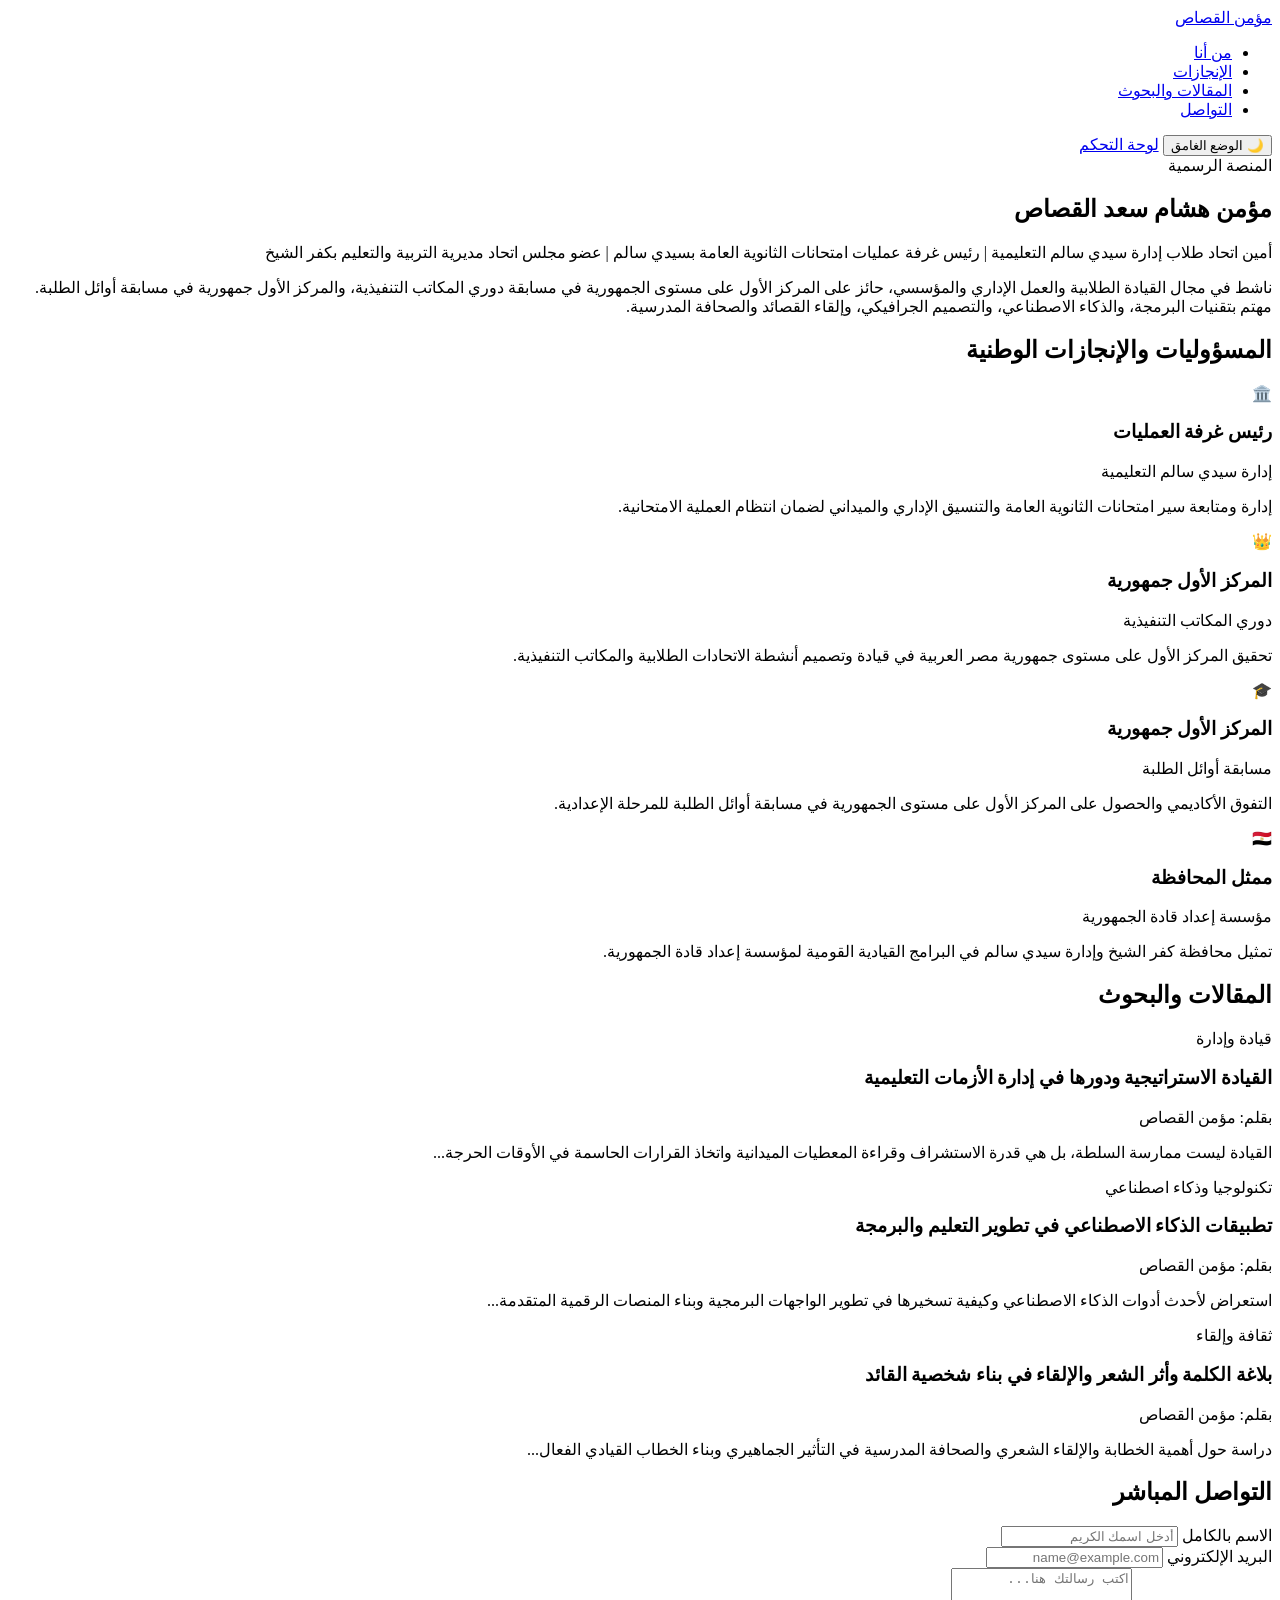
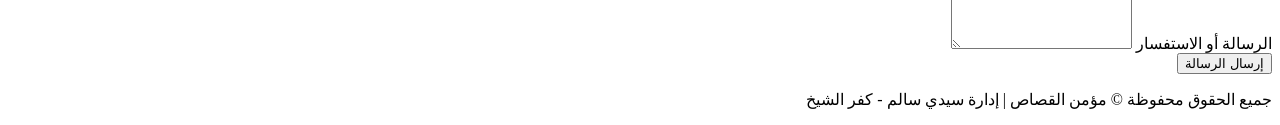
==== index.html @ 4add16b9 "Create index.html" ====
<!DOCTYPE html>
<html lang="ar" dir="rtl" data-theme="light">
<head>
    <meta charset="UTF-8">
    <meta name="viewport" content="width=device-width, initial-scale=1.0">
    <title>مؤمن القصاص | المنصة الشخصية والرسمية</title>
    <!-- استدعاء خط Cairo للطباعة الاحترافية -->
    <link rel="preconnect" href="https://fonts.googleapis.com">
    <link rel="preconnect" href="https://fonts.gstatic.com" crossorigin>
    <link href="https://fonts.googleapis.com/css2?family=Cairo:wght@400;600;700;800&display=swap" rel="stylesheet">
    <link rel="stylesheet" href="style.css">
</head>
<body>

    <header>
        <div class="nav-container">
            <a href="index.html" class="logo">مؤمن القصاص</a>
            <ul class="nav-links">
                <li><a href="#about">من أنا</a></li>
                <li><a href="#achievements">الإنجازات</a></li>
                <li><a href="#articles">المقالات والبحوث</a></li>
                <li><a href="#contact">التواصل</a></li>
            </ul>
            <div class="controls">
                <button class="theme-toggle" id="themeToggleBtn">
                    <span id="themeIcon">🌙</span>
                    <span id="themeText">الوضع الغامق</span>
                </button>
                <a href="dashboard.html" class="btn btn-sm">لوحة التحكم</a>
            </div>
        </div>
    </header>

    <main class="container">

        <!-- القسم التعريفي البارز (Hero Section) -->
        <section id="about" class="section hero-section">
            <div class="hero-content">
                <span class="badge">المنصة الرسمية</span>
                <h1 class="hero-title">مؤمن هشام سعد القصاص</h1>
                <p class="hero-subtitle">أمين اتحاد طلاب إدارة سيدي سالم التعليمية | رئيس غرفة عمليات امتحانات الثانوية العامة بسيدي سالم | عضو مجلس اتحاد مديرية التربية والتعليم بكفر الشيخ</p>
                <p class="hero-text">
                    ناشط في مجال القيادة الطلابية والعمل الإداري والمؤسسي، حائز على المركز الأول على مستوى الجمهورية في مسابقة دوري المكاتب التنفيذية، والمركز الأول جمهورية في مسابقة أوائل الطلبة. مهتم بتقنيات البرمجة، والذكاء الاصطناعي، والتصميم الجرافيكي، وإلقاء القصائد والصحافة المدرسية.
                </p>
            </div>
        </section>

        <!-- قسم الإنجازات والمسؤوليات القيادية -->
        <section id="achievements" class="section">
            <h2 class="section-title">المسؤوليات والإنجازات الوطنية</h2>
            <div class="grid">
                
                <div class="card">
                    <div class="card-icon">🏛️</div>
                    <h3 class="card-title">رئيس غرفة العمليات</h3>
                    <div class="card-meta">إدارة سيدي سالم التعليمية</div>
                    <p class="card-body">إدارة ومتابعة سير امتحانات الثانوية العامة والتنسيق الإداري والميداني لضمان انتظام العملية الامتحانية.</p>
                </div>

                <div class="card">
                    <div class="card-icon">👑</div>
                    <h3 class="card-title">المركز الأول جمهورية</h3>
                    <div class="card-meta">دوري المكاتب التنفيذية</div>
                    <p class="card-body">تحقيق المركز الأول على مستوى جمهورية مصر العربية في قيادة وتصميم أنشطة الاتحادات الطلابية والمكاتب التنفيذية.</p>
                </div>

                <div class="card">
                    <div class="card-icon">🎓</div>
                    <h3 class="card-title">المركز الأول جمهورية</h3>
                    <div class="card-meta">مسابقة أوائل الطلبة</div>
                    <p class="card-body">التفوق الأكاديمي والحصول على المركز الأول على مستوى الجمهورية في مسابقة أوائل الطلبة للمرحلة الإعدادية.</p>
                </div>

                <div class="card">
                    <div class="card-icon">🇪🇬</div>
                    <h3 class="card-title">ممثل المحافظة</h3>
                    <div class="card-meta">مؤسسة إعداد قادة الجمهورية</div>
                    <p class="card-body">تمثيل محافظة كفر الشيخ وإدارة سيدي سالم في البرامج القيادية القومية لمؤسسة إعداد قادة الجمهورية.</p>
                </div>

            </div>
        </section>

        <!-- قسم المقالات والأبحاث العلميّة والقياديّة -->
        <section id="articles" class="section">
            <h2 class="section-title">المقالات والبحوث</h2>
            <div class="grid" id="articlesGrid">
                
                <article class="card">
                    <span class="tag">قيادة وإدارة</span>
                    <h3 class="card-title">القيادة الاستراتيجية ودورها في إدارة الأزمات التعليمية</h3>
                    <div class="card-meta">بقلم: مؤمن القصاص</div>
                    <p class="card-body">القيادة ليست ممارسة السلطة، بل هي قدرة الاستشراف وقراءة المعطيات الميدانية واتخاذ القرارات الحاسمة في الأوقات الحرجة...</p>
                </article>

                <article class="card">
                    <span class="tag">تكنولوجيا وذكاء اصطناعي</span>
                    <h3 class="card-title">تطبيقات الذكاء الاصطناعي في تطوير التعليم والبرمجة</h3>
                    <div class="card-meta">بقلم: مؤمن القصاص</div>
                    <p class="card-body">استعراض لأحدث أدوات الذكاء الاصطناعي وكيفية تسخيرها في تطوير الواجهات البرمجية وبناء المنصات الرقمية المتقدمة...</p>
                </article>

                <article class="card">
                    <span class="tag">ثقافة وإلقاء</span>
                    <h3 class="card-title">بلاغة الكلمة وأثر الشعر والإلقاء في بناء شخصية القائد</h3>
                    <div class="card-meta">بقلم: مؤمن القصاص</div>
                    <p class="card-body">دراسة حول أهمية الخطابة والإلقاء الشعري والصحافة المدرسية في التأثير الجماهيري وبناء الخطاب القيادي الفعال...</p>
                </article>

            </div>
        </section>

        <!-- قسم التواصل المباشر -->
        <section id="contact" class="section">
            <h2 class="section-title">التواصل المباشر</h2>
            <div class="card form-card">
                <form id="contactForm">
                    <div class="form-group">
                        <label for="name">الاسم بالكامل</label>
                        <input type="text" id="name" class="form-control" placeholder="أدخل اسمك الكريم" required>
                    </div>
                    <div class="form-group">
                        <label for="email">البريد الإلكتروني</label>
                        <input type="email" id="email" class="form-control" placeholder="name@example.com" required>
                    </div>
                    <div class="form-group">
                        <label for="message">الرسالة أو الاستفسار</label>
                        <textarea id="message" class="form-control" rows="5" placeholder="اكتب رسالتك هنا..." required></textarea>
                    </div>
                    <button type="submit" class="btn btn-full">إرسال الرسالة</button>
                </form>
            </div>
        </section>

    </main>

    <footer>
        <p>جميع الحقوق محفوظة © مؤمن القصاص | إدارة سيدي سالم - كفر الشيخ</p>
    </footer>

    <script src="script.js"></script>
</body>
</html>
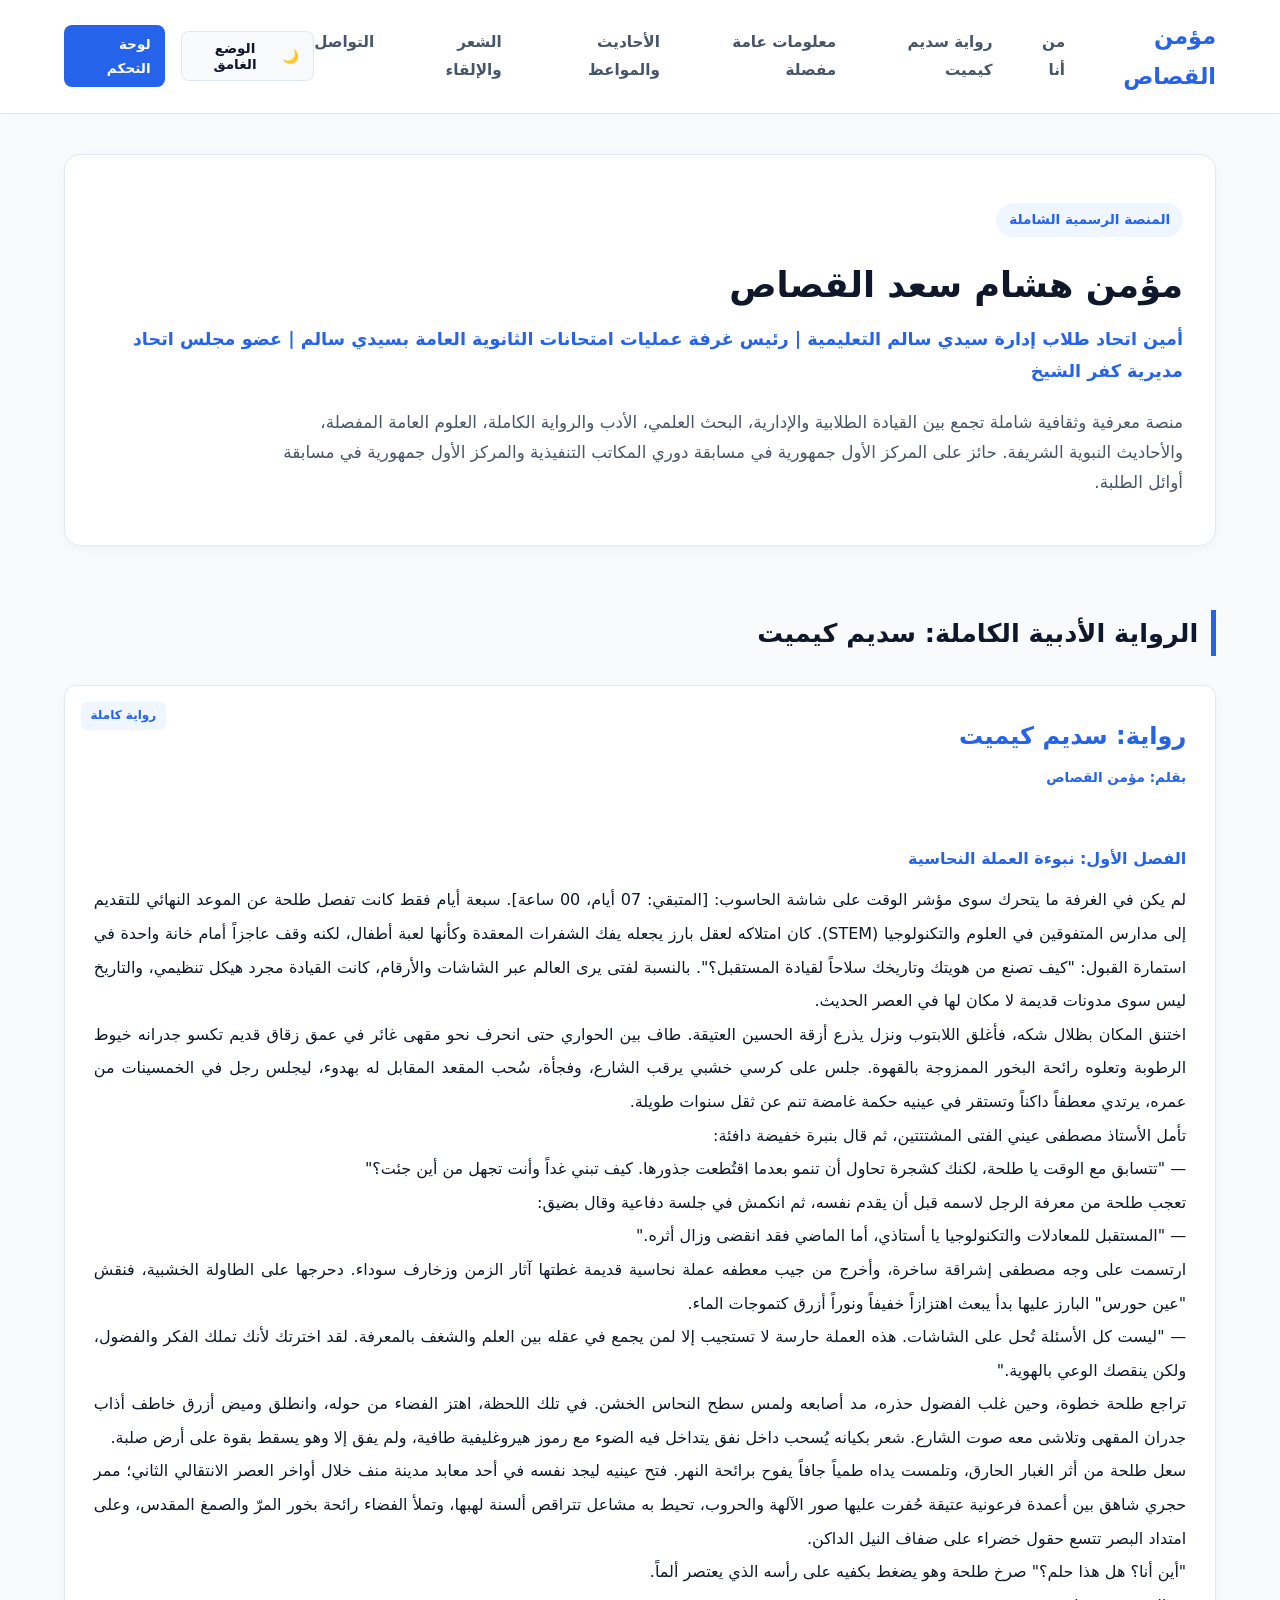
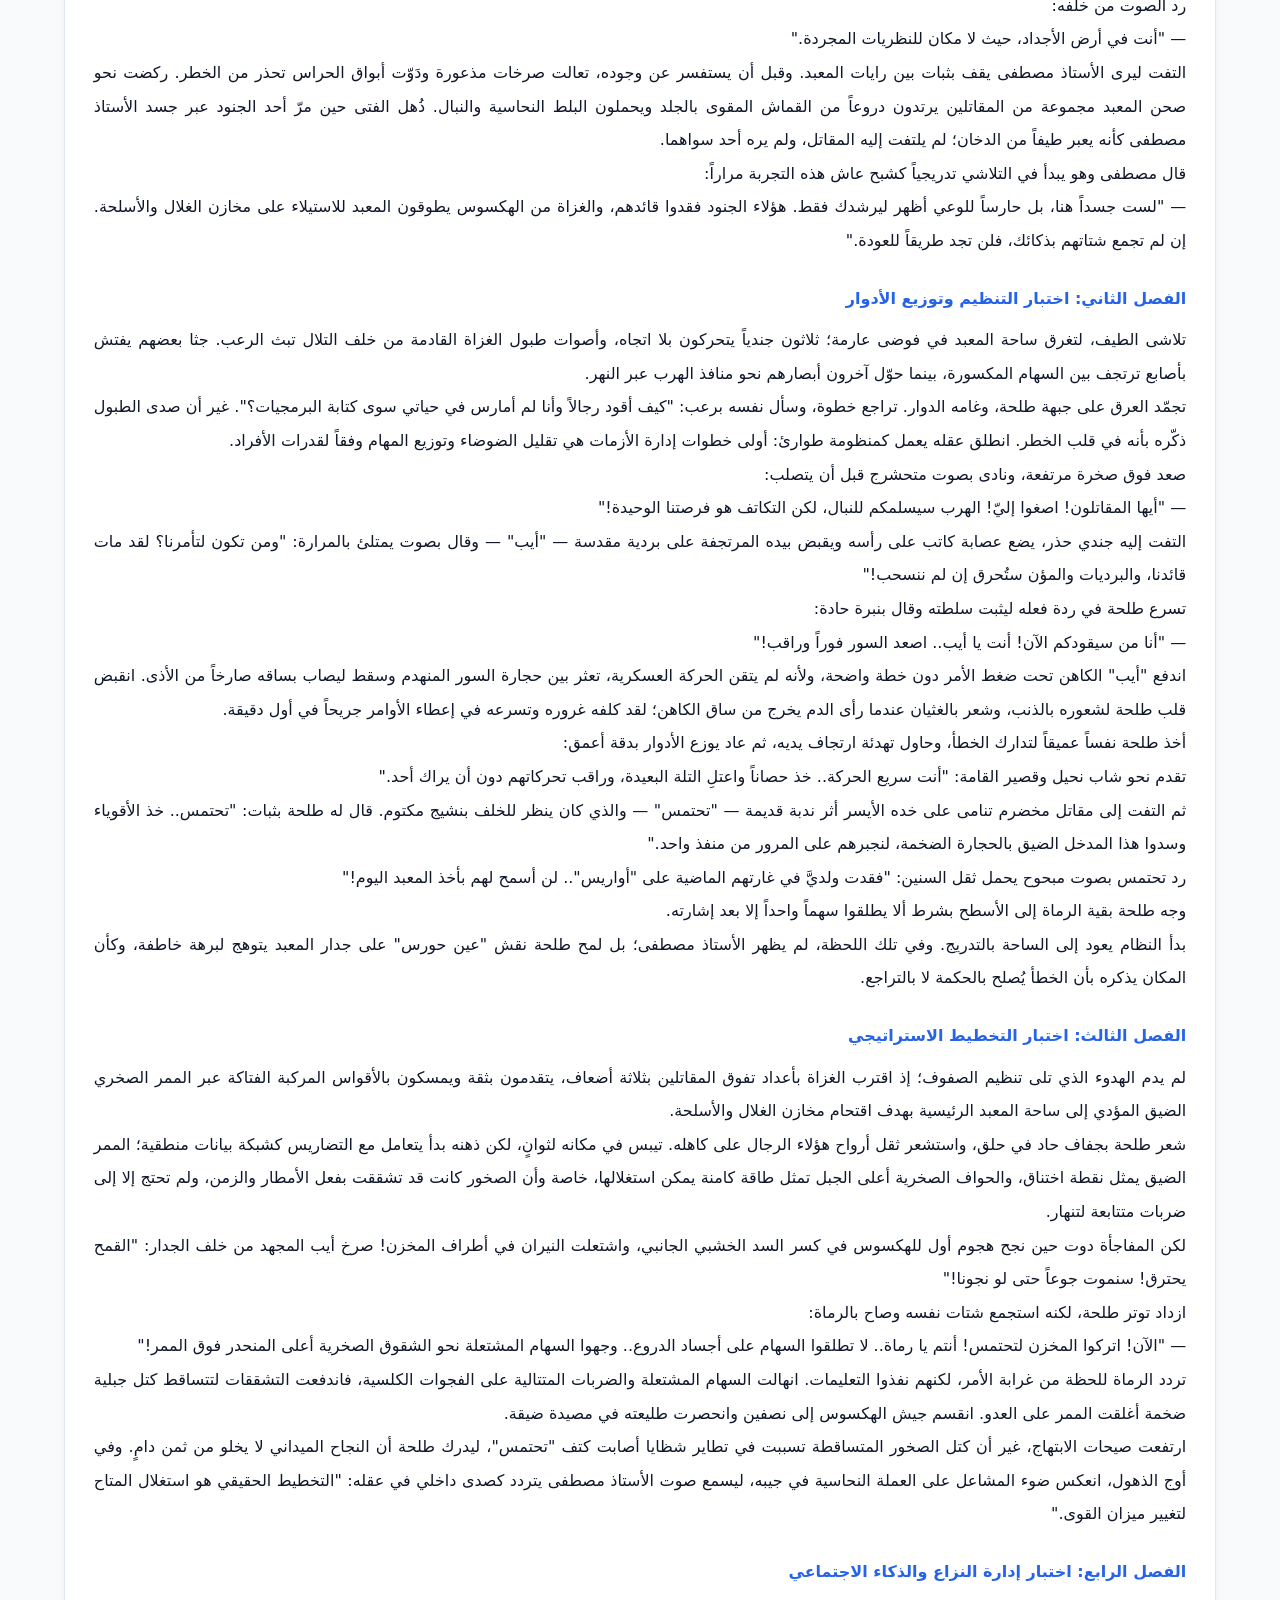
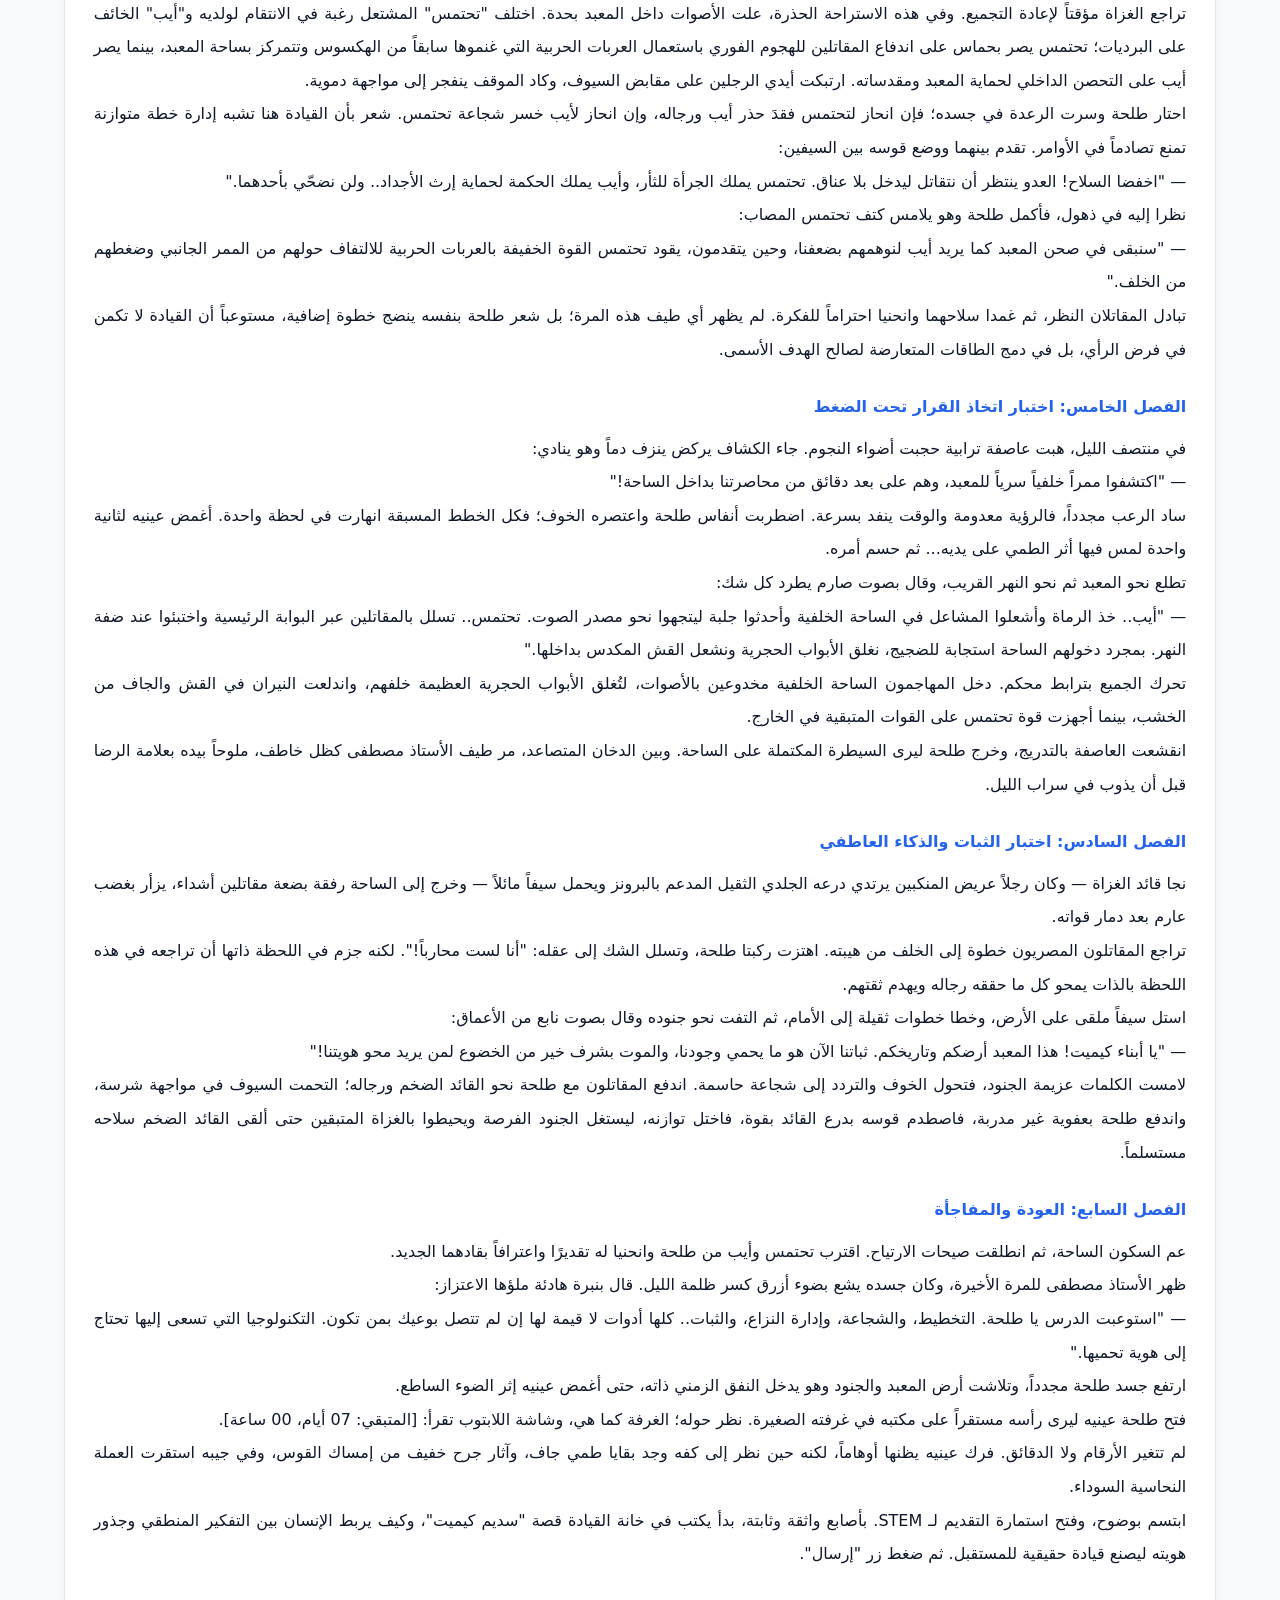
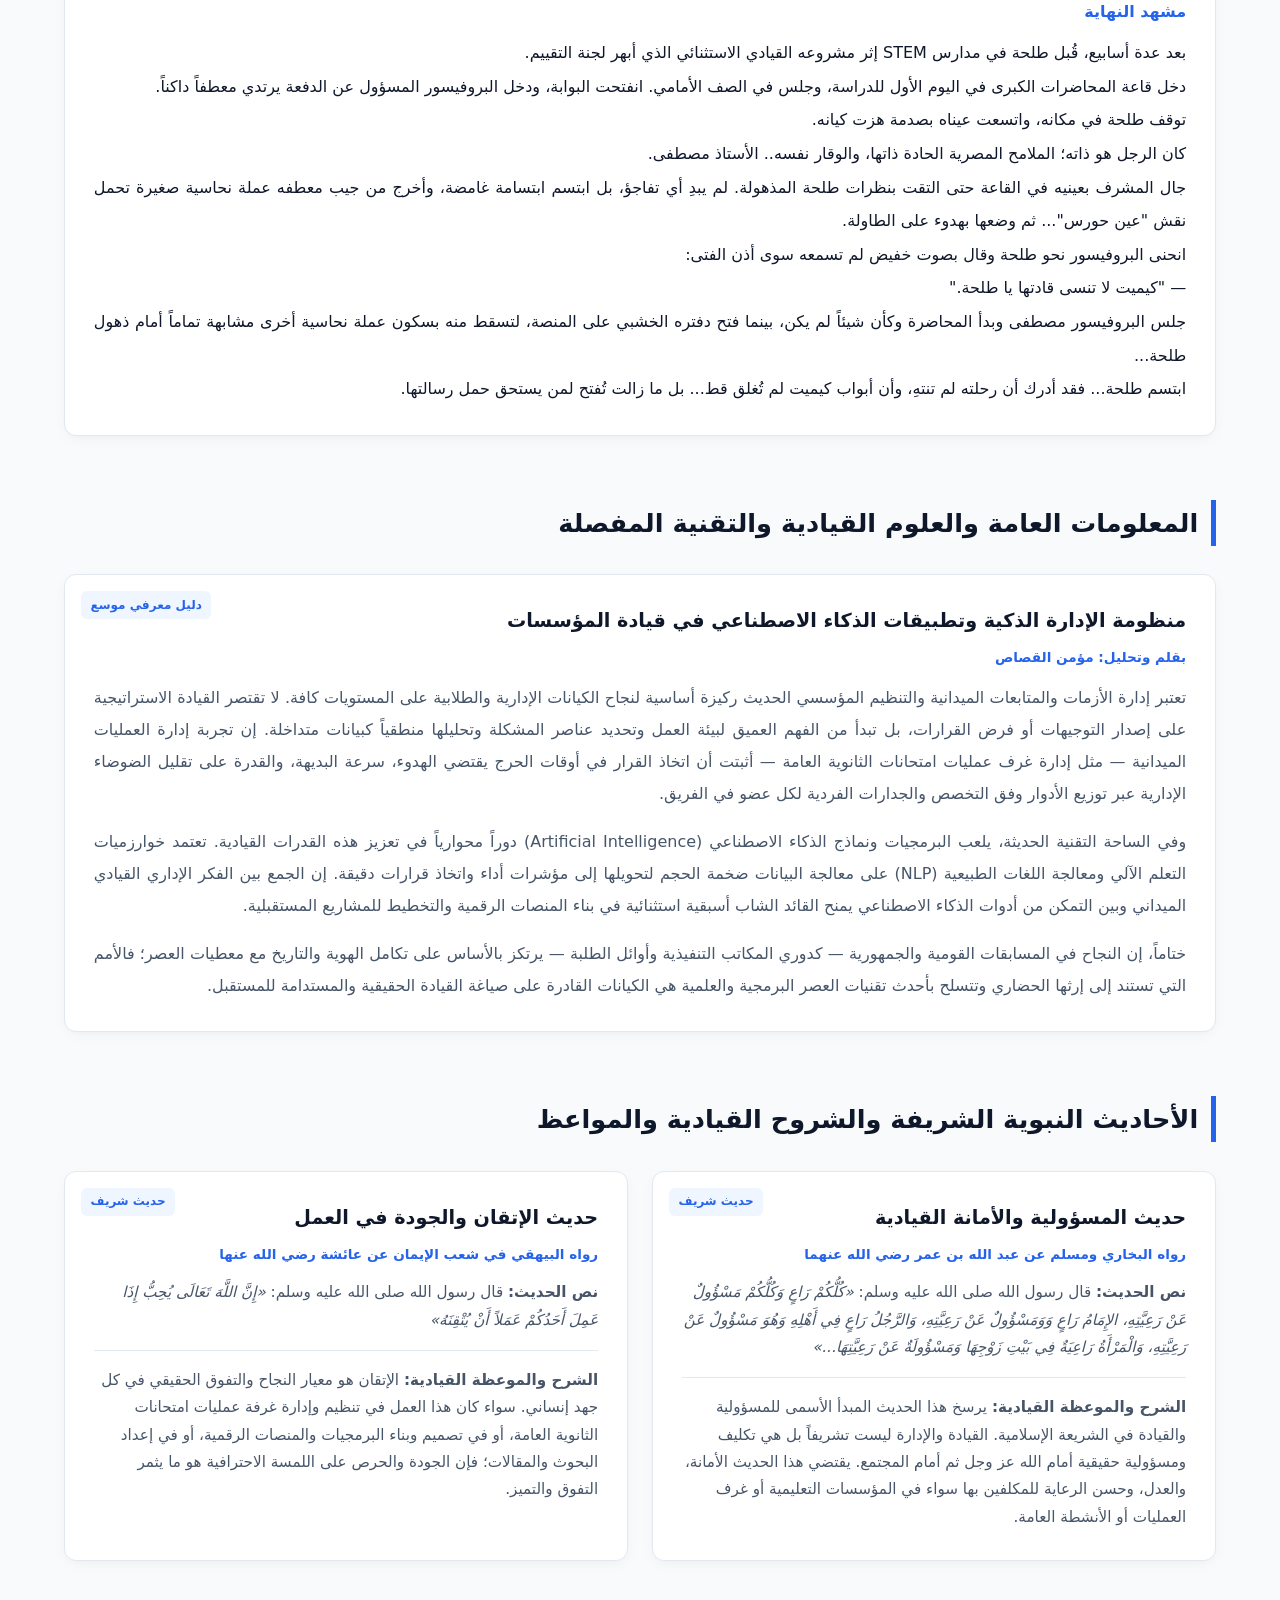
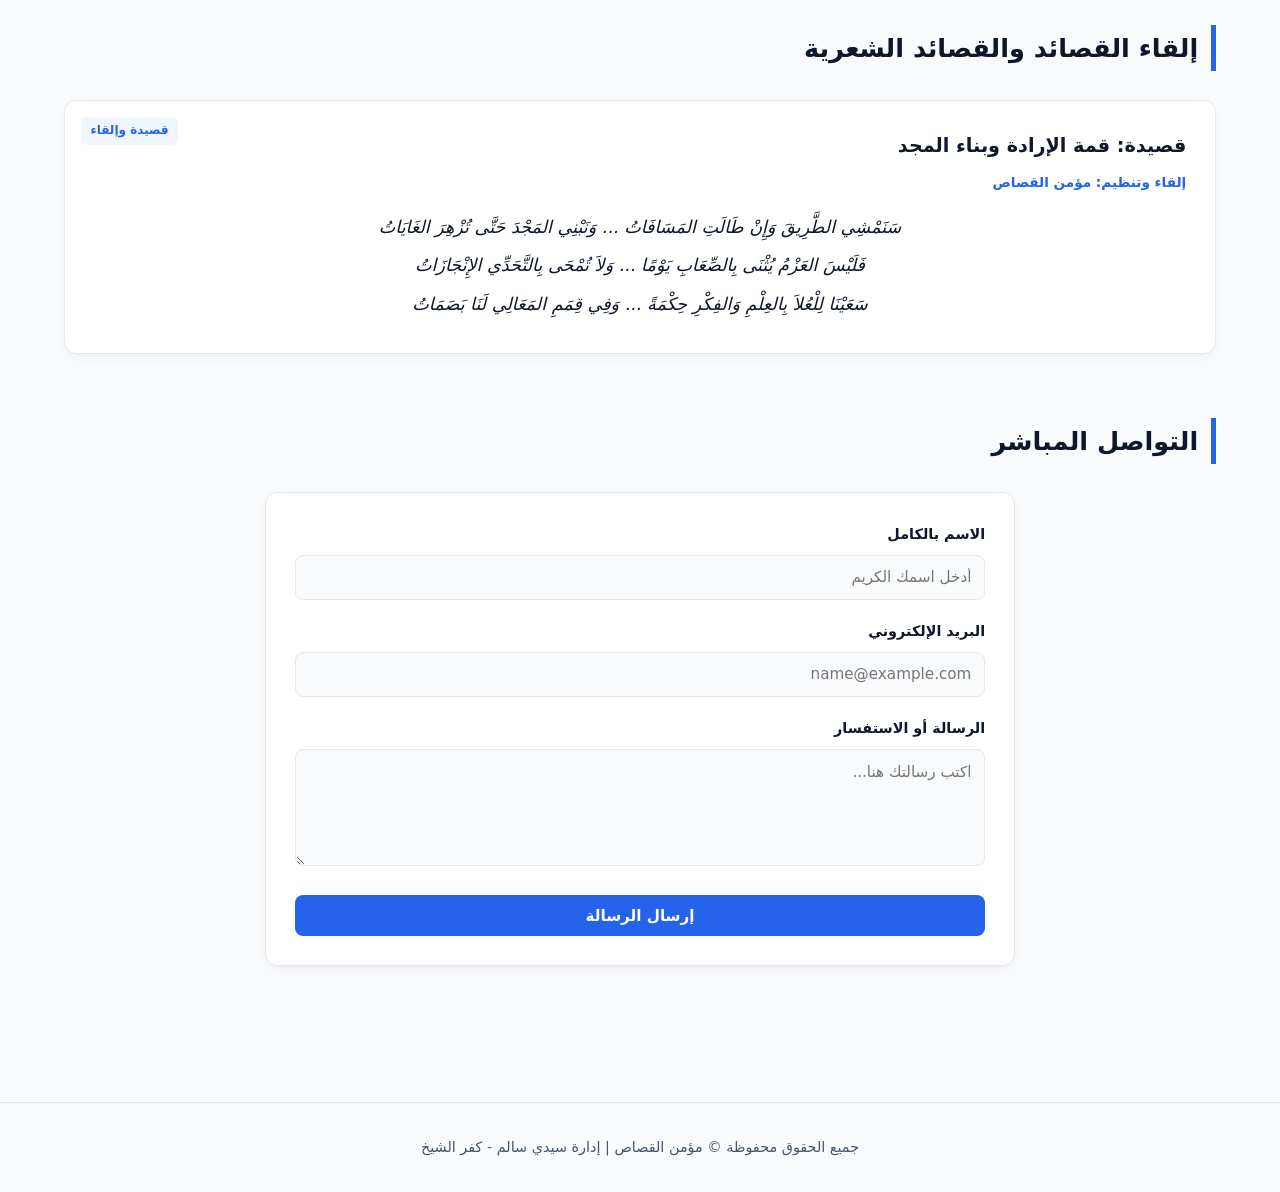
==== commit ca20c864: "Update index.html" ====
--- a/index.html
+++ b/index.html
@@ -3,8 +3,8 @@
 <head>
     <meta charset="UTF-8">
     <meta name="viewport" content="width=device-width, initial-scale=1.0">
-    <title>مؤمن القصاص | المنصة الشخصية والرسمية</title>
-    <!-- استدعاء خط Cairo للطباعة الاحترافية -->
+    <title>مؤمن القصاص | المنصة الشاملة والرسمية</title>
+    <!-- خط Cairo لطباعة احترافية -->
     <link rel="preconnect" href="https://fonts.googleapis.com">
     <link rel="preconnect" href="https://fonts.gstatic.com" crossorigin>
     <link href="https://fonts.googleapis.com/css2?family=Cairo:wght@400;600;700;800&display=swap" rel="stylesheet">
@@ -17,8 +17,10 @@
             <a href="index.html" class="logo">مؤمن القصاص</a>
             <ul class="nav-links">
                 <li><a href="#about">من أنا</a></li>
-                <li><a href="#achievements">الإنجازات</a></li>
-                <li><a href="#articles">المقالات والبحوث</a></li>
+                <li><a href="#novels">رواية سديم كيميت</a></li>
+                <li><a href="#general-info">معلومات عامة مفصلة</a></li>
+                <li><a href="#hadith">الأحاديث والمواعظ</a></li>
+                <li><a href="#poetry">الشعر والإلقاء</a></li>
                 <li><a href="#contact">التواصل</a></li>
             </ul>
             <div class="controls">
@@ -33,84 +35,191 @@
 
     <main class="container">
 
-        <!-- القسم التعريفي البارز (Hero Section) -->
+        <!-- 1. التعريف الشخصي -->
         <section id="about" class="section hero-section">
             <div class="hero-content">
-                <span class="badge">المنصة الرسمية</span>
+                <span class="badge">المنصة الرسمية الشاملة</span>
                 <h1 class="hero-title">مؤمن هشام سعد القصاص</h1>
-                <p class="hero-subtitle">أمين اتحاد طلاب إدارة سيدي سالم التعليمية | رئيس غرفة عمليات امتحانات الثانوية العامة بسيدي سالم | عضو مجلس اتحاد مديرية التربية والتعليم بكفر الشيخ</p>
+                <p class="hero-subtitle">أمين اتحاد طلاب إدارة سيدي سالم التعليمية | رئيس غرفة عمليات امتحانات الثانوية العامة بسيدي سالم | عضو مجلس اتحاد مديرية كفر الشيخ</p>
                 <p class="hero-text">
-                    ناشط في مجال القيادة الطلابية والعمل الإداري والمؤسسي، حائز على المركز الأول على مستوى الجمهورية في مسابقة دوري المكاتب التنفيذية، والمركز الأول جمهورية في مسابقة أوائل الطلبة. مهتم بتقنيات البرمجة، والذكاء الاصطناعي، والتصميم الجرافيكي، وإلقاء القصائد والصحافة المدرسية.
+                    منصة معرفية وثقافية شاملة تجمع بين القيادة الطلابية والإدارية، البحث العلمي، الأدب والرواية الكاملة، العلوم العامة المفصلة، والأحاديث النبوية الشريفة. حائز على المركز الأول جمهورية في مسابقة دوري المكاتب التنفيذية والمركز الأول جمهورية في مسابقة أوائل الطلبة.
                 </p>
             </div>
         </section>
 
-        <!-- قسم الإنجازات والمسؤوليات القيادية -->
-        <section id="achievements" class="section">
-            <h2 class="section-title">المسؤوليات والإنجازات الوطنية</h2>
+        <!-- 2. قسم الرواية الكاملة غير المختصرة (سديم كيميت) -->
+        <section id="novels" class="section">
+            <h2 class="section-title">الرواية الأدبية الكاملة: سديم كيميت</h2>
+            <div class="card" style="margin-bottom: 2rem;">
+                <span class="tag">رواية كاملة</span>
+                <h3 class="card-title" style="font-size: 1.5rem; color: var(--accent-blue);">رواية: سديم كيميت</h3>
+                <div class="card-meta">بقلم: مؤمن القصاص</div>
+                
+                <div class="novel-content" style="font-size: 1rem; line-height: 2.1; text-align: justify; padding-top: 1rem;">
+                    
+                    <h4 style="color: var(--accent-blue); margin: 1.5rem 0 0.5rem;">الفصل الأول: نبوءة العملة النحاسية</h4>
+                    <p>لم يكن في الغرفة ما يتحرك سوى مؤشر الوقت على شاشة الحاسوب: [المتبقي: 07 أيام، 00 ساعة]. سبعة أيام فقط كانت تفصل طلحة عن الموعد النهائي للتقديم إلى مدارس المتفوقين في العلوم والتكنولوجيا (STEM). كان امتلاكه لعقل بارز يجعله يفك الشفرات المعقدة وكأنها لعبة أطفال، لكنه وقف عاجزاً أمام خانة واحدة في استمارة القبول: "كيف تصنع من هويتك وتاريخك سلاحاً لقيادة المستقبل؟". بالنسبة لفتى يرى العالم عبر الشاشات والأرقام، كانت القيادة مجرد هيكل تنظيمي، والتاريخ ليس سوى مدونات قديمة لا مكان لها في العصر الحديث.</p>
+                    <p>اختنق المكان بظلال شكه، فأغلق اللابتوب ونزل يذرع أزقة الحسين العتيقة. طاف بين الحواري حتى انحرف نحو مقهى غائر في عمق زقاق قديم تكسو جدرانه خيوط الرطوبة وتعلوه رائحة البخور الممزوجة بالقهوة. جلس على كرسي خشبي يرقب الشارع، وفجأة، سُحب المقعد المقابل له بهدوء، ليجلس رجل في الخمسينات من عمره، يرتدي معطفاً داكناً وتستقر في عينيه حكمة غامضة تنم عن ثقل سنوات طويلة.</p>
+                    <p>تأمل الأستاذ مصطفى عيني الفتى المشتتتين، ثم قال بنبرة خفيضة دافئة:<br>
+                    — "تتسابق مع الوقت يا طلحة، لكنك كشجرة تحاول أن تنمو بعدما اقتُطعت جذورها. كيف تبني غداً وأنت تجهل من أين جئت؟"</p>
+                    <p>تعجب طلحة من معرفة الرجل لاسمه قبل أن يقدم نفسه، ثم انكمش في جلسة دفاعية وقال بضيق:<br>
+                    — "المستقبل للمعادلات والتكنولوجيا يا أستاذي، أما الماضي فقد انقضى وزال أثره."</p>
+                    <p>ارتسمت على وجه مصطفى إشراقة ساخرة، وأخرج من جيب معطفه عملة نحاسية قديمة غطتها آثار الزمن وزخارف سوداء. دحرجها على الطاولة الخشبية، فنقش "عين حورس" البارز عليها بدأ يبعث اهتزازاً خفيفاً ونوراً أزرق كتموجات الماء.<br>
+                    — "ليست كل الأسئلة تُحل على الشاشات. هذه العملة حارسة لا تستجيب إلا لمن يجمع في عقله بين العلم والشغف بالمعرفة. لقد اخترتك لأنك تملك الفكر والفضول، ولكن ينقصك الوعي بالهوية."</p>
+                    <p>تراجع طلحة خطوة، وحين غلب الفضول حذره، مد أصابعه ولمس سطح النحاس الخشن. في تلك اللحظة، اهتز الفضاء من حوله، وانطلق وميض أزرق خاطف أذاب جدران المقهى وتلاشى معه صوت الشارع. شعر بكيانه يُسحب داخل نفق يتداخل فيه الضوء مع رموز هيروغليفية طافية، ولم يفق إلا وهو يسقط بقوة على أرض صلبة.</p>
+                    <p>سعل طلحة من أثر الغبار الحارق، وتلمست يداه طمياً جافاً يفوح برائحة النهر. فتح عينيه ليجد نفسه في أحد معابد مدينة منف خلال أواخر العصر الانتقالي الثاني؛ ممر حجري شاهق بين أعمدة فرعونية عتيقة حُفرت عليها صور الآلهة والحروب، تحيط به مشاعل تتراقص ألسنة لهبها، وتملأ الفضاء رائحة بخور المرّ والصمغ المقدس، وعلى امتداد البصر تتسع حقول خضراء على ضفاف النيل الداكن.</p>
+                    <p>"أين أنا؟ هل هذا حلم؟" صرخ طلحة وهو يضغط بكفيه على رأسه الذي يعتصر ألماً.<br>
+                    رد الصوت من خلفه:<br>
+                    — "أنت في أرض الأجداد، حيث لا مكان للنظريات المجردة."</p>
+                    <p>التفت ليرى الأستاذ مصطفى يقف بثبات بين رايات المعبد. وقبل أن يستفسر عن وجوده، تعالت صرخات مذعورة ودَوّت أبواق الحراس تحذر من الخطر. ركضت نحو صحن المعبد مجموعة من المقاتلين يرتدون دروعاً من القماش المقوى بالجلد ويحملون البلط النحاسية والنبال. ذُهل الفتى حين مرّ أحد الجنود عبر جسد الأستاذ مصطفى كأنه يعبر طيفاً من الدخان؛ لم يلتفت إليه المقاتل، ولم يره أحد سواهما.</p>
+                    <p>قال مصطفى وهو يبدأ في التلاشي تدريجياً كشبح عاش هذه التجربة مراراً:<br>
+                    — "لست جسداً هنا، بل حارساً للوعي أظهر ليرشدك فقط. هؤلاء الجنود فقدوا قائدهم، والغزاة من الهكسوس يطوقون المعبد للاستيلاء على مخازن الغلال والأسلحة. إن لم تجمع شتاتهم بذكائك، فلن تجد طريقاً للعودة."</p>
+
+                    <h4 style="color: var(--accent-blue); margin: 1.5rem 0 0.5rem;">الفصل الثاني: اختبار التنظيم وتوزيع الأدوار</h4>
+                    <p>تلاشى الطيف، لتغرق ساحة المعبد في فوضى عارمة؛ ثلاثون جندياً يتحركون بلا اتجاه، وأصوات طبول الغزاة القادمة من خلف التلال تبث الرعب. جثا بعضهم يفتش بأصابع ترتجف بين السهام المكسورة، بينما حوّل آخرون أبصارهم نحو منافذ الهرب عبر النهر.</p>
+                    <p>تجمّد العرق على جبهة طلحة، وغامه الدوار. تراجع خطوة، وسأل نفسه برعب: "كيف أقود رجالاً وأنا لم أمارس في حياتي سوى كتابة البرمجيات؟". غير أن صدى الطبول ذكّره بأنه في قلب الخطر. انطلق عقله يعمل كمنظومة طوارئ: أولى خطوات إدارة الأزمات هي تقليل الضوضاء وتوزيع المهام وفقاً لقدرات الأفراد.</p>
+                    <p>صعد فوق صخرة مرتفعة، ونادى بصوت متحشرج قبل أن يتصلب:<br>
+                    — "أيها المقاتلون! اصغوا إليّ! الهرب سيسلمكم للنبال، لكن التكاتف هو فرصتنا الوحيدة!"</p>
+                    <p>التفت إليه جندي حذر، يضع عصابة كاتب على رأسه ويقبض بيده المرتجفة على بردية مقدسة — "أيب" — وقال بصوت يمتلئ بالمرارة: "ومن تكون لتأمرنا؟ لقد مات قائدنا، والبرديات والمؤن ستُحرق إن لم ننسحب!"</p>
+                    <p>تسرع طلحة في ردة فعله ليثبت سلطته وقال بنبرة حادة:<br>
+                    — "أنا من سيقودكم الآن! أنت يا أيب.. اصعد السور فوراً وراقب!"</p>
+                    <p>اندفع "أيب" الكاهن تحت ضغط الأمر دون خطة واضحة، ولأنه لم يتقن الحركة العسكرية، تعثر بين حجارة السور المنهدم وسقط ليصاب بساقه صارخاً من الأذى. انقبض قلب طلحة لشعوره بالذنب، وشعر بالغثيان عندما رأى الدم يخرج من ساق الكاهن؛ لقد كلفه غروره وتسرعه في إعطاء الأوامر جريحاً في أول دقيقة.</p>
+                    <p>أخذ طلحة نفساً عميقاً لتدارك الخطأ، وحاول تهدئة ارتجاف يديه، ثم عاد يوزع الأدوار بدقة أعمق:<br>
+                    تقدم نحو شاب نحيل وقصير القامة: "أنت سريع الحركة.. خذ حصاناً واعتلِ التلة البعيدة، وراقب تحركاتهم دون أن يراك أحد."<br>
+                    ثم التفت إلى مقاتل مخضرم تنامى على خده الأيسر أثر ندبة قديمة — "تحتمس" — والذي كان ينظر للخلف بنشيج مكتوم. قال له طلحة بثبات: "تحتمس.. خذ الأقوياء وسدوا هذا المدخل الضيق بالحجارة الضخمة، لنجبرهم على المرور من منفذ واحد."</p>
+                    <p>رد تحتمس بصوت مبحوح يحمل ثقل السنين: "فقدت ولديَّ في غارتهم الماضية على "أواريس".. لن أسمح لهم بأخذ المعبد اليوم!"<br>
+                    وجه طلحة بقية الرماة إلى الأسطح بشرط ألا يطلقوا سهماً واحداً إلا بعد إشارته.</p>
+                    <p>بدأ النظام يعود إلى الساحة بالتدريج. وفي تلك اللحظة، لم يظهر الأستاذ مصطفى؛ بل لمح طلحة نقش "عين حورس" على جدار المعبد يتوهج لبرهة خاطفة، وكأن المكان يذكره بأن الخطأ يُصلح بالحكمة لا بالتراجع.</p>
+
+                    <h4 style="color: var(--accent-blue); margin: 1.5rem 0 0.5rem;">الفصل الثالث: اختبار التخطيط الاستراتيجي</h4>
+                    <p>لم يدم الهدوء الذي تلى تنظيم الصفوف؛ إذ اقترب الغزاة بأعداد تفوق المقاتلين بثلاثة أضعاف، يتقدمون بثقة ويمسكون بالأقواس المركبة الفتاكة عبر الممر الصخري الضيق المؤدي إلى ساحة المعبد الرئيسية بهدف اقتحام مخازن الغلال والأسلحة.</p>
+                    <p>شعر طلحة بجفاف حاد في حلق، واستشعر ثقل أرواح هؤلاء الرجال على كاهله. تيبس في مكانه لثوانٍ، لكن ذهنه بدأ يتعامل مع التضاريس كشبكة بيانات منطقية؛ الممر الضيق يمثل نقطة اختناق، والحواف الصخرية أعلى الجبل تمثل طاقة كامنة يمكن استغلالها، خاصة وأن الصخور كانت قد تشققت بفعل الأمطار والزمن، ولم تحتج إلا إلى ضربات متتابعة لتنهار.</p>
+                    <p>لكن المفاجأة دوت حين نجح هجوم أول للهكسوس في كسر السد الخشبي الجانبي، واشتعلت النيران في أطراف المخزن! صرخ أيب المجهد من خلف الجدار: "القمح يحترق! سنموت جوعاً حتى لو نجونا!"</p>
+                    <p>ازداد توتر طلحة، لكنه استجمع شتات نفسه وصاح بالرماة:<br>
+                    — "الآن! اتركوا المخزن لتحتمس! أنتم يا رماة.. لا تطلقوا السهام على أجساد الدروع.. وجهوا السهام المشتعلة نحو الشقوق الصخرية أعلى المنحدر فوق الممر!"</p>
+                    <p>تردد الرماة للحظة من غرابة الأمر، لكنهم نفذوا التعليمات. انهالت السهام المشتعلة والضربات المتتالية على الفجوات الكلسية، فاندفعت التشققات لتتساقط كتل جبلية ضخمة أغلقت الممر على العدو. انقسم جيش الهكسوس إلى نصفين وانحصرت طليعته في مصيدة ضيقة.</p>
+                    <p>ارتفعت صيحات الابتهاج، غير أن كتل الصخور المتساقطة تسببت في تطاير شظايا أصابت كتف "تحتمس"، ليدرك طلحة أن النجاح الميداني لا يخلو من ثمن دامٍ. وفي أوج الذهول، انعكس ضوء المشاعل على العملة النحاسية في جيبه، ليسمع صوت الأستاذ مصطفى يتردد كصدى داخلي في عقله: "التخطيط الحقيقي هو استغلال المتاح لتغيير ميزان القوى."</p>
+
+                    <h4 style="color: var(--accent-blue); margin: 1.5rem 0 0.5rem;">الفصل الرابع: اختبار إدارة النزاع والذكاء الاجتماعي</h4>
+                    <p>تراجع الغزاة مؤقتاً لإعادة التجميع. وفي هذه الاستراحة الحذرة، علت الأصوات داخل المعبد بحدة. اختلف "تحتمس" المشتعل رغبة في الانتقام لولديه و"أيب" الخائف على البرديات؛ تحتمس يصر بحماس على اندفاع المقاتلين للهجوم الفوري باستعمال العربات الحربية التي غنموها سابقاً من الهكسوس وتتمركز بساحة المعبد، بينما يصر أيب على التحصن الداخلي لحماية المعبد ومقدساته. ارتبكت أيدي الرجلين على مقابض السيوف، وكاد الموقف ينفجر إلى مواجهة دموية.</p>
+                    <p>احتار طلحة وسرت الرعدة في جسده؛ فإن انحاز لتحتمس فقدَ حذر أيب ورجاله، وإن انحاز لأيب خسر شجاعة تحتمس. شعر بأن القيادة هنا تشبه إدارة خطة متوازنة تمنع تصادماً في الأوامر. تقدم بينهما ووضع قوسه بين السيفين:<br>
+                    — "اخفضا السلاح! العدو ينتظر أن نتقاتل ليدخل بلا عناق. تحتمس يملك الجرأة للثأر، وأيب يملك الحكمة لحماية إرث الأجداد.. ولن نضحّي بأحدهما."</p>
+                    <p>نظرا إليه في ذهول، فأكمل طلحة وهو يلامس كتف تحتمس المصاب:<br>
+                    — "سنبقى في صحن المعبد كما يريد أيب لنوهمهم بضعفنا، وحين يتقدمون، يقود تحتمس القوة الخفيفة بالعربات الحربية للالتفاف حولهم من الممر الجانبي وضغطهم من الخلف."</p>
+                    <p>تبادل المقاتلان النظر، ثم غمدا سلاحهما وانحنيا احتراماً للفكرة. لم يظهر أي طيف هذه المرة؛ بل شعر طلحة بنفسه ينضج خطوة إضافية، مستوعباً أن القيادة لا تكمن في فرض الرأي، بل في دمج الطاقات المتعارضة لصالح الهدف الأسمى.</p>
+
+                    <h4 style="color: var(--accent-blue); margin: 1.5rem 0 0.5rem;">الفصل الخامس: اختبار اتخاذ القرار تحت الضغط</h4>
+                    <p>في منتصف الليل، هبت عاصفة ترابية حجبت أضواء النجوم. جاء الكشاف يركض ينزف دماً وهو ينادي:<br>
+                    — "اكتشفوا ممراً خلفياً سرياً للمعبد، وهم على بعد دقائق من محاصرتنا بداخل الساحة!"</p>
+                    <p>ساد الرعب مجدداً، فالرؤية معدومة والوقت ينفد بسرعة. اضطربت أنفاس طلحة واعتصره الخوف؛ فكل الخطط المسبقة انهارت في لحظة واحدة. أغمض عينيه لثانية واحدة لمس فيها أثر الطمي على يديه... ثم حسم أمره.</p>
+                    <p>تطلع نحو المعبد ثم نحو النهر القريب، وقال بصوت صارم يطرد كل شك:<br>
+                    — "أيب.. خذ الرماة وأشعلوا المشاعل في الساحة الخلفية وأحدثوا جلبة ليتجهوا نحو مصدر الصوت. تحتمس.. تسلل بالمقاتلين عبر البوابة الرئيسية واختبئوا عند ضفة النهر. بمجرد دخولهم الساحة استجابة للضجيج، نغلق الأبواب الحجرية ونشعل القش المكدس بداخلها."</p>
+                    <p>تحرك الجميع بترابط محكم. دخل المهاجمون الساحة الخلفية مخدوعين بالأصوات، لتُغلق الأبواب الحجرية العظيمة خلفهم، واندلعت النيران في القش والجاف من الخشب، بينما أجهزت قوة تحتمس على القوات المتبقية في الخارج.</p>
+                    <p>انقشعت العاصفة بالتدريج، وخرج طلحة ليرى السيطرة المكتملة على الساحة. وبين الدخان المتصاعد، مر طيف الأستاذ مصطفى كظل خاطف، ملوحاً بيده بعلامة الرضا قبل أن يذوب في سراب الليل.</p>
+
+                    <h4 style="color: var(--accent-blue); margin: 1.5rem 0 0.5rem;">الفصل السادس: اختبار الثبات والذكاء العاطفي</h4>
+                    <p>نجا قائد الغزاة — وكان رجلاً عريض المنكبين يرتدي درعه الجلدي الثقيل المدعم بالبرونز ويحمل سيفاً مائلاً — وخرج إلى الساحة رفقة بضعة مقاتلين أشداء، يزأر بغضب عارم بعد دمار قواته.</p>
+                    <p>تراجع المقاتلون المصريون خطوة إلى الخلف من هيبته. اهتزت ركبتا طلحة، وتسلل الشك إلى عقله: "أنا لست محارباً!". لكنه جزم في اللحظة ذاتها أن تراجعه في هذه اللحظة بالذات يمحو كل ما حققه رجاله ويهدم ثقتهم.</p>
+                    <p>استل سيفاً ملقى على الأرض، وخطا خطوات ثقيلة إلى الأمام، ثم التفت نحو جنوده وقال بصوت نابع من الأعماق:<br>
+                    — "يا أبناء كيميت! هذا المعبد أرضكم وتاريخكم. ثباتنا الآن هو ما يحمي وجودنا، والموت بشرف خير من الخضوع لمن يريد محو هويتنا!"</p>
+                    <p>لامست الكلمات عزيمة الجنود، فتحول الخوف والتردد إلى شجاعة حاسمة. اندفع المقاتلون مع طلحة نحو القائد الضخم ورجاله؛ التحمت السيوف في مواجهة شرسة، واندفع طلحة بعفوية غير مدربة، فاصطدم قوسه بدرع القائد بقوة، فاختل توازنه، ليستغل الجنود الفرصة ويحيطوا بالغزاة المتبقين حتى ألقى القائد الضخم سلاحه مستسلماً.</p>
+
+                    <h4 style="color: var(--accent-blue); margin: 1.5rem 0 0.5rem;">الفصل السابع: العودة والمفاجأة</h4>
+                    <p>عم السكون الساحة، ثم انطلقت صيحات الارتياح. اقترب تحتمس وأيب من طلحة وانحنيا له تقديرًا واعترافاً بقادهما الجديد.</p>
+                    <p>ظهر الأستاذ مصطفى للمرة الأخيرة، وكان جسده يشع بضوء أزرق كسر ظلمة الليل. قال بنبرة هادئة ملؤها الاعتزاز:<br>
+                    — "استوعبت الدرس يا طلحة. التخطيط، والشجاعة، وإدارة النزاع، والثبات.. كلها أدوات لا قيمة لها إن لم تتصل بوعيك بمن تكون. التكنولوجيا التي تسعى إليها تحتاج إلى هوية تحميها."</p>
+                    <p>ارتفع جسد طلحة مجدداً، وتلاشت أرض المعبد والجنود وهو يدخل النفق الزمني ذاته، حتى أغمض عينيه إثر الضوء الساطع.</p>
+                    <p>فتح طلحة عينيه ليرى رأسه مستقراً على مكتبه في غرفته الصغيرة. نظر حوله؛ الغرفة كما هي، وشاشة اللابتوب تقرأ: [المتبقي: 07 أيام، 00 ساعة].</p>
+                    <p>لم تتغير الأرقام ولا الدقائق. فرك عينيه يظنها أوهاماً، لكنه حين نظر إلى كفه وجد بقايا طمي جاف، وآثار جرح خفيف من إمساك القوس، وفي جيبه استقرت العملة النحاسية السوداء.</p>
+                    <p>ابتسم بوضوح، وفتح استمارة التقديم لـ STEM. بأصابع واثقة وثابتة، بدأ يكتب في خانة القيادة قصة "سديم كيميت"، وكيف يربط الإنسان بين التفكير المنطقي وجذور هويته ليصنع قيادة حقيقية للمستقبل. ثم ضغط زر "إرسال".</p>
+
+                    <h4 style="color: var(--accent-blue); margin: 1.5rem 0 0.5rem;">مشهد النهاية</h4>
+                    <p>بعد عدة أسابيع، قُبل طلحة في مدارس STEM إثر مشروعه القيادي الاستثنائي الذي أبهر لجنة التقييم.</p>
+                    <p>دخل قاعة المحاضرات الكبرى في اليوم الأول للدراسة، وجلس في الصف الأمامي. انفتحت البوابة، ودخل البروفيسور المسؤول عن الدفعة يرتدي معطفاً داكناً.</p>
+                    <p>توقف طلحة في مكانه، واتسعت عيناه بصدمة هزت كيانه.</p>
+                    <p>كان الرجل هو ذاته؛ الملامح المصرية الحادة ذاتها، والوقار نفسه.. الأستاذ مصطفى.</p>
+                    <p>جال المشرف بعينيه في القاعة حتى التقت بنظرات طلحة المذهولة. لم يبدِ أي تفاجؤ، بل ابتسم ابتسامة غامضة، وأخرج من جيب معطفه عملة نحاسية صغيرة تحمل نقش "عين حورس"... ثم وضعها بهدوء على الطاولة.</p>
+                    <p>انحنى البروفيسور نحو طلحة وقال بصوت خفيض لم تسمعه سوى أذن الفتى:<br>
+                    — "كيميت لا تنسى قادتها يا طلحة."</p>
+                    <p>جلس البروفيسور مصطفى وبدأ المحاضرة وكأن شيئاً لم يكن، بينما فتح دفتره الخشبي على المنصة، لتسقط منه بسكون عملة نحاسية أخرى مشابهة تماماً أمام ذهول طلحة...</p>
+                    <p>ابتسم طلحة... فقد أدرك أن رحلته لم تنتهِ، وأن أبواب كيميت لم تُغلق قط... بل ما زالت تُفتح لمن يستحق حمل رسالتها.</p>
+                </div>
+            </div>
+        </section>
+
+        <!-- 3. قسم المعلومات العامة والتخصصية (مفصلة 15-20 سطر) -->
+        <section id="general-info" class="section">
+            <h2 class="section-title">المعلومات العامة والعلوم القيادية والتقنية المفصلة</h2>
+            <div class="card">
+                <span class="tag">دليل معرفي موسع</span>
+                <h3 class="card-title">منظومة الإدارة الذكية وتطبيقات الذكاء الاصطناعي في قيادة المؤسسات</h3>
+                <div class="card-meta">بقلم وتحليل: مؤمن القصاص</div>
+                <div class="card-body" style="font-size: 1rem; line-height: 2; text-align: justify;">
+                    <p style="margin-bottom: 1rem;">
+                        تعتبر إدارة الأزمات والمتابعات الميدانية والتنظيم المؤسسي الحديث ركيزة أساسية لنجاح الكيانات الإدارية والطلابية على المستويات كافة. لا تقتصر القيادة الاستراتيجية على إصدار التوجيهات أو فرض القرارات، بل تبدأ من الفهم العميق لبيئة العمل وتحديد عناصر المشكلة وتحليلها منطقياً كبيانات متداخلة. إن تجربة إدارة العمليات الميدانية — مثل إدارة غرف عمليات امتحانات الثانوية العامة — أثبتت أن اتخاذ القرار في أوقات الحرج يقتضي الهدوء، سرعة البديهة، والقدرة على تقليل الضوضاء الإدارية عبر توزيع الأدوار وفق التخصص والجدارات الفردية لكل عضو في الفريق.
+                    </p>
+                    <p style="margin-bottom: 1rem;">
+                        وفي الساحة التقنية الحديثة، يلعب البرمجيات ونماذج الذكاء الاصطناعي (Artificial Intelligence) دوراً محوارياً في تعزيز هذه القدرات القيادية. تعتمد خوارزميات التعلم الآلي ومعالجة اللغات الطبيعية (NLP) على معالجة البيانات ضخمة الحجم لتحويلها إلى مؤشرات أداء واتخاذ قرارات دقيقة. إن الجمع بين الفكر الإداري القيادي الميداني وبين التمكن من أدوات الذكاء الاصطناعي يمنح القائد الشاب أسبقية استثنائية في بناء المنصات الرقمية والتخطيط للمشاريع المستقبلية.
+                    </p>
+                    <p>
+                        ختاماً، إن النجاح في المسابقات القومية والجمهورية — كدوري المكاتب التنفيذية وأوائل الطلبة — يرتكز بالأساس على تكامل الهوية والتاريخ مع معطيات العصر؛ فالأمم التي تستند إلى إرثها الحضاري وتتسلح بأحدث تقنيات العصر البرمجية والعلمية هي الكيانات القادرة على صياغة القيادة الحقيقية والمستدامة للمستقبل.
+                    </p>
+                </div>
+            </div>
+        </section>
+
+        <!-- 4. قسم الأحاديث النبوية والمواعظ (مفصلة وشاملة) -->
+        <section id="hadith" class="section">
+            <h2 class="section-title">الأحاديث النبوية الشريفة والشروح القيادية والمواعظ</h2>
             <div class="grid">
-                
+
                 <div class="card">
-                    <div class="card-icon">🏛️</div>
-                    <h3 class="card-title">رئيس غرفة العمليات</h3>
-                    <div class="card-meta">إدارة سيدي سالم التعليمية</div>
-                    <p class="card-body">إدارة ومتابعة سير امتحانات الثانوية العامة والتنسيق الإداري والميداني لضمان انتظام العملية الامتحانية.</p>
+                    <span class="tag">حديث شريف</span>
+                    <h3 class="card-title">حديث المسؤولية والأمانة القيادية</h3>
+                    <div class="card-meta">رواه البخاري ومسلم عن عبد الله بن عمر رضي الله عنهما</div>
+                    <p class="card-body">
+                        <strong>نص الحديث:</strong> قال رسول الله صلى الله عليه وسلم: 
+                        <em>«كُلُّكُمْ رَاعٍ وَكُلُّكُمْ مَسْؤُولٌ عَنْ رَعِيَّتِهِ، الإِمَامُ رَاعٍ وَوَمَسْؤُولٌ عَنْ رَعِيَّتِهِ، وَالرَّجُلُ رَاعٍ فِي أَهْلِهِ وَهُوَ مَسْؤُولٌ عَنْ رَعِيَّتِهِ، وَالْمَرْأَةُ رَاعِيَةٌ فِي بَيْتِ زَوْجِهَا وَمَسْؤُولَةٌ عَنْ رَعِيَّتِهَا...»</em>
+                    </p>
+                    <hr style="margin: 1rem 0; border: none; border-top: 1px solid var(--border-color);">
+                    <p class="card-body">
+                        <strong>الشرح والموعظة القيادية:</strong> يرسخ هذا الحديث المبدأ الأسمى للمسؤولية والقيادة في الشريعة الإسلامية. القيادة والإدارة ليست تشريفاً بل هي تكليف ومسؤولية حقيقية أمام الله عز وجل ثم أمام المجتمع. يقتضي هذا الحديث الأمانة، والعدل، وحسن الرعاية للمكلفين بها سواء في المؤسسات التعليمية أو غرف العمليات أو الأنشطة العامة.
+                    </p>
                 </div>
 
                 <div class="card">
-                    <div class="card-icon">👑</div>
-                    <h3 class="card-title">المركز الأول جمهورية</h3>
-                    <div class="card-meta">دوري المكاتب التنفيذية</div>
-                    <p class="card-body">تحقيق المركز الأول على مستوى جمهورية مصر العربية في قيادة وتصميم أنشطة الاتحادات الطلابية والمكاتب التنفيذية.</p>
-                </div>
-
-                <div class="card">
-                    <div class="card-icon">🎓</div>
-                    <h3 class="card-title">المركز الأول جمهورية</h3>
-                    <div class="card-meta">مسابقة أوائل الطلبة</div>
-                    <p class="card-body">التفوق الأكاديمي والحصول على المركز الأول على مستوى الجمهورية في مسابقة أوائل الطلبة للمرحلة الإعدادية.</p>
-                </div>
-
-                <div class="card">
-                    <div class="card-icon">🇪🇬</div>
-                    <h3 class="card-title">ممثل المحافظة</h3>
-                    <div class="card-meta">مؤسسة إعداد قادة الجمهورية</div>
-                    <p class="card-body">تمثيل محافظة كفر الشيخ وإدارة سيدي سالم في البرامج القيادية القومية لمؤسسة إعداد قادة الجمهورية.</p>
-                </div>
-
-            </div>
-        </section>
-
-        <!-- قسم المقالات والأبحاث العلميّة والقياديّة -->
-        <section id="articles" class="section">
-            <h2 class="section-title">المقالات والبحوث</h2>
-            <div class="grid" id="articlesGrid">
-                
-                <article class="card">
-                    <span class="tag">قيادة وإدارة</span>
-                    <h3 class="card-title">القيادة الاستراتيجية ودورها في إدارة الأزمات التعليمية</h3>
-                    <div class="card-meta">بقلم: مؤمن القصاص</div>
-                    <p class="card-body">القيادة ليست ممارسة السلطة، بل هي قدرة الاستشراف وقراءة المعطيات الميدانية واتخاذ القرارات الحاسمة في الأوقات الحرجة...</p>
-                </article>
-
-                <article class="card">
-                    <span class="tag">تكنولوجيا وذكاء اصطناعي</span>
-                    <h3 class="card-title">تطبيقات الذكاء الاصطناعي في تطوير التعليم والبرمجة</h3>
-                    <div class="card-meta">بقلم: مؤمن القصاص</div>
-                    <p class="card-body">استعراض لأحدث أدوات الذكاء الاصطناعي وكيفية تسخيرها في تطوير الواجهات البرمجية وبناء المنصات الرقمية المتقدمة...</p>
-                </article>
-
-                <article class="card">
-                    <span class="tag">ثقافة وإلقاء</span>
-                    <h3 class="card-title">بلاغة الكلمة وأثر الشعر والإلقاء في بناء شخصية القائد</h3>
-                    <div class="card-meta">بقلم: مؤمن القصاص</div>
-                    <p class="card-body">دراسة حول أهمية الخطابة والإلقاء الشعري والصحافة المدرسية في التأثير الجماهيري وبناء الخطاب القيادي الفعال...</p>
-                </article>
-
-            </div>
-        </section>
-
-        <!-- قسم التواصل المباشر -->
+                    <span class="tag">حديث شريف</span>
+                    <h3 class="card-title">حديث الإتقان والجودة في العمل</h3>
+                    <div class="card-meta">رواه البيهقي في شعب الإيمان عن عائشة رضي الله عنها</div>
+                    <p class="card-body">
+                        <strong>نص الحديث:</strong> قال رسول الله صلى الله عليه وسلم: 
+                        <em>«إِنَّ اللَّهَ تَعَالَى يُحِبُّ إِذَا عَمِلَ أَحَدُكُمْ عَمَلاً أَنْ يُتْقِنَهُ»</em>
+                    </p>
+                    <hr style="margin: 1rem 0; border: none; border-top: 1px solid var(--border-color);">
+                    <p class="card-body">
+                        <strong>الشرح والموعظة القيادية:</strong> الإتقان هو معيار النجاح والتفوق الحقيقي في كل جهد إنساني. سواء كان هذا العمل في تنظيم وإدارة غرفة عمليات امتحانات الثانوية العامة، أو في تصميم وبناء البرمجيات والمنصات الرقمية، أو في إعداد البحوث والمقالات؛ فإن الجودة والحرص على اللمسة الاحترافية هو ما يثمر التفوق والتميز.
+                    </p>
+                </div>
+
+            </div>
+        </section>
+
+        <!-- 5. قسم الشعر والإلقاء -->
+        <section id="poetry" class="section">
+            <h2 class="section-title">إلقاء القصائد والقصائد الشعرية</h2>
+            <div class="card">
+                <span class="tag">قصيدة وإلقاء</span>
+                <h3 class="card-title">قصيدة: قمة الإرادة وبناء المجد</h3>
+                <div class="card-meta">إلقاء وتنظيم: مؤمن القصاص</div>
+                <div class="card-body" style="font-size: 1.1rem; line-height: 2.2; text-align: center; font-style: italic; color: var(--text-primary);">
+                    <p>سَنَمْشِي الطَّرِيقَ وَإِنْ طَالَتِ المَسَافَاتُ ... وَنَبْنِي المَجْدَ حَتَّى تُزْهِرَ الغَايَاتُ</p>
+                    <p>فَلَيْسَ العَزْمُ يُثْنَى بِالصِّعَابِ يَوْمًا ... وَلاَ تُمْحَى بِالتَّحَدِّي الإِنْجَازَاتُ</p>
+                    <p>سَعَيْنَا لِلْعُلاَ بِالعِلْمِ وَالفِكْرِ حِكْمَةً ... وَفِي قِمَمِ المَعَالِي لَنَا بَصَمَاتُ</p>
+                </div>
+            </div>
+        </section>
+
+        <!-- 6. قسم التواصل المباشر -->
         <section id="contact" class="section">
             <h2 class="section-title">التواصل المباشر</h2>
             <div class="card form-card">
--- a/style.css
+++ b/style.css
@@ -0,0 +1,336 @@
+:root {
+    /* ألوان الوضع الفاتح الاحترافي */
+    --bg-primary: #f8fafc;
+    --bg-surface: #ffffff;
+    --border-color: #e2e8f0;
+    --text-primary: #0f172a;
+    --text-secondary: #475569;
+    --accent-blue: #2563eb;
+    --accent-hover: #1d4ed8;
+    --accent-light: #eff6ff;
+    --danger-color: #ef4444;
+    --card-shadow: 0 4px 15px -3px rgba(0, 0, 0, 0.05), 0 2px 6px -2px rgba(0, 0, 0, 0.02);
+}
+
+[data-theme="dark"] {
+    /* ألوان الوضع الغامق */
+    --bg-primary: #0f172a;
+    --bg-surface: #1e293b;
+    --border-color: #334155;
+    --text-primary: #f8fafc;
+    --text-secondary: #94a3b8;
+    --accent-blue: #3b82f6;
+    --accent-hover: #60a5fa;
+    --accent-light: #1e293b;
+    --danger-color: #f87171;
+    --card-shadow: 0 10px 25px -5px rgba(0, 0, 0, 0.3);
+}
+
+* {
+    box-sizing: border-box;
+    margin: 0;
+    padding: 0;
+    font-family: 'Cairo', system-ui, -apple-system, sans-serif;
+    transition: background-color 0.3s ease, color 0.3s ease, border-color 0.3s ease;
+}
+
+body {
+    background-color: var(--bg-primary);
+    color: var(--text-primary);
+    line-height: 1.8;
+}
+
+/* الهيدر وشريط التنقل */
+header {
+    position: sticky;
+    top: 0;
+    background-color: var(--bg-surface);
+    border-bottom: 1px solid var(--border-color);
+    z-index: 1000;
+    box-shadow: 0 2px 4px rgba(0,0,0,0.02);
+}
+
+.nav-container {
+    max-width: 1200px;
+    margin: 0 auto;
+    padding: 1rem 1.5rem;
+    display: flex;
+    justify-content: space-between;
+    align-items: center;
+}
+
+.logo {
+    font-size: 1.4rem;
+    font-weight: 800;
+    color: var(--accent-blue);
+    text-decoration: none;
+}
+
+.nav-links {
+    display: flex;
+    gap: 2rem;
+    list-style: none;
+}
+
+.nav-links a {
+    text-decoration: none;
+    color: var(--text-secondary);
+    font-weight: 600;
+    font-size: 0.95rem;
+}
+
+.nav-links a:hover {
+    color: var(--accent-blue);
+}
+
+.controls {
+    display: flex;
+    align-items: center;
+    gap: 1rem;
+}
+
+.theme-toggle {
+    background: var(--bg-primary);
+    border: 1px solid var(--border-color);
+    color: var(--text-primary);
+    padding: 0.5rem 0.9rem;
+    border-radius: 8px;
+    cursor: pointer;
+    font-size: 0.85rem;
+    font-weight: 600;
+    display: flex;
+    align-items: center;
+    gap: 0.5rem;
+}
+
+/* التنسيقات العامة للحاويات */
+.container {
+    max-width: 1200px;
+    margin: 0 auto;
+    padding: 2.5rem 1.5rem;
+}
+
+.section {
+    margin-bottom: 4rem;
+}
+
+.section-title {
+    font-size: 1.6rem;
+    font-weight: 800;
+    margin-bottom: 1.8rem;
+    border-right: 5px solid var(--accent-blue);
+    padding-right: 0.8rem;
+    color: var(--text-primary);
+}
+
+/* القسم البارز (Hero) */
+.hero-section {
+    background-color: var(--bg-surface);
+    border: 1px solid var(--border-color);
+    border-radius: 16px;
+    padding: 3rem 2rem;
+    box-shadow: var(--card-shadow);
+}
+
+.badge {
+    background-color: var(--accent-light);
+    color: var(--accent-blue);
+    padding: 0.3rem 0.8rem;
+    border-radius: 20px;
+    font-size: 0.85rem;
+    font-weight: 700;
+    display: inline-block;
+    margin-bottom: 1rem;
+}
+
+.hero-title {
+    font-size: 2.2rem;
+    font-weight: 800;
+    margin-bottom: 0.5rem;
+    color: var(--text-primary);
+}
+
+.hero-subtitle {
+    color: var(--accent-blue);
+    font-size: 1.1rem;
+    font-weight: 700;
+    margin-bottom: 1.2rem;
+}
+
+.hero-text {
+    color: var(--text-secondary);
+    font-size: 1.05rem;
+    max-width: 900px;
+}
+
+/* شبكة البطاقات */
+.grid {
+    display: grid;
+    grid-template-columns: repeat(auto-fit, minmax(280px, 1fr));
+    gap: 1.5rem;
+}
+
+.card {
+    background-color: var(--bg-surface);
+    border: 1px solid var(--border-color);
+    border-radius: 12px;
+    padding: 1.8rem;
+    box-shadow: var(--card-shadow);
+    position: relative;
+}
+
+.card-icon {
+    font-size: 2rem;
+    margin-bottom: 0.8rem;
+}
+
+.card-title {
+    font-size: 1.2rem;
+    font-weight: 700;
+    color: var(--text-primary);
+    margin-bottom: 0.4rem;
+}
+
+.card-meta {
+    font-size: 0.85rem;
+    color: var(--accent-blue);
+    font-weight: 600;
+    margin-bottom: 0.8rem;
+}
+
+.card-body {
+    color: var(--text-secondary);
+    font-size: 0.95rem;
+}
+
+.tag {
+    position: absolute;
+    top: 1rem;
+    left: 1rem;
+    background-color: var(--accent-light);
+    color: var(--accent-blue);
+    font-size: 0.75rem;
+    padding: 0.2rem 0.6rem;
+    border-radius: 6px;
+    font-weight: 700;
+}
+
+/* العناصر والأزرار */
+.btn {
+    background-color: var(--accent-blue);
+    color: #ffffff;
+    padding: 0.7rem 1.4rem;
+    border-radius: 8px;
+    text-decoration: none;
+    border: none;
+    cursor: pointer;
+    font-size: 0.95rem;
+    font-weight: 700;
+    display: inline-block;
+}
+
+.btn:hover {
+    background-color: var(--accent-hover);
+}
+
+.btn-sm {
+    padding: 0.4rem 0.9rem;
+    font-size: 0.85rem;
+}
+
+.btn-full {
+    width: 100%;
+}
+
+.btn-danger {
+    background-color: var(--danger-color);
+}
+
+.form-card {
+    max-width: 750px;
+    margin: 0 auto;
+}
+
+.form-group {
+    margin-bottom: 1.2rem;
+}
+
+.form-group label {
+    display: block;
+    margin-bottom: 0.4rem;
+    font-weight: 600;
+    font-size: 0.9rem;
+}
+
+.form-control {
+    width: 100%;
+    padding: 0.8rem;
+    border: 1px solid var(--border-color);
+    border-radius: 8px;
+    background-color: var(--bg-primary);
+    color: var(--text-primary);
+    font-size: 0.95rem;
+}
+
+.form-control:focus {
+    outline: 2px solid var(--accent-blue);
+}
+
+/* عنصر الرسالة في لوحة التحكم */
+.msg-item {
+    border-bottom: 1px solid var(--border-color);
+    padding-bottom: 1rem;
+    margin-bottom: 1rem;
+}
+
+.msg-item:last-child {
+    border-bottom: none;
+    margin-bottom: 0;
+}
+
+.msg-header {
+    display: flex;
+    justify-content: space-between;
+    font-size: 0.9rem;
+    color: var(--accent-blue);
+    font-weight: 700;
+    margin-bottom: 0.4rem;
+}
+
+footer {
+    text-align: center;
+    padding: 2rem 1rem;
+    border-top: 1px solid var(--border-color);
+    color: var(--text-secondary);
+    font-size: 0.9rem;
+    margin-top: 2rem;
+}
+
+/* تجاوب الشاشات للهواتف والأجهزة اللوحية */
+@media (max-width: 768px) {
+    .nav-container {
+        flex-direction: column;
+        gap: 1.2rem;
+        align-items: flex-start;
+    }
+
+    .nav-links {
+        width: 100%;
+        justify-content: space-between;
+        font-size: 0.85rem;
+        gap: 0.8rem;
+    }
+
+    .controls {
+        width: 100%;
+        justify-content: space-between;
+    }
+
+    .hero-title {
+        font-size: 1.7rem;
+    }
+
+    .hero-section {
+        padding: 1.8rem 1.2rem;
+    }
+}
